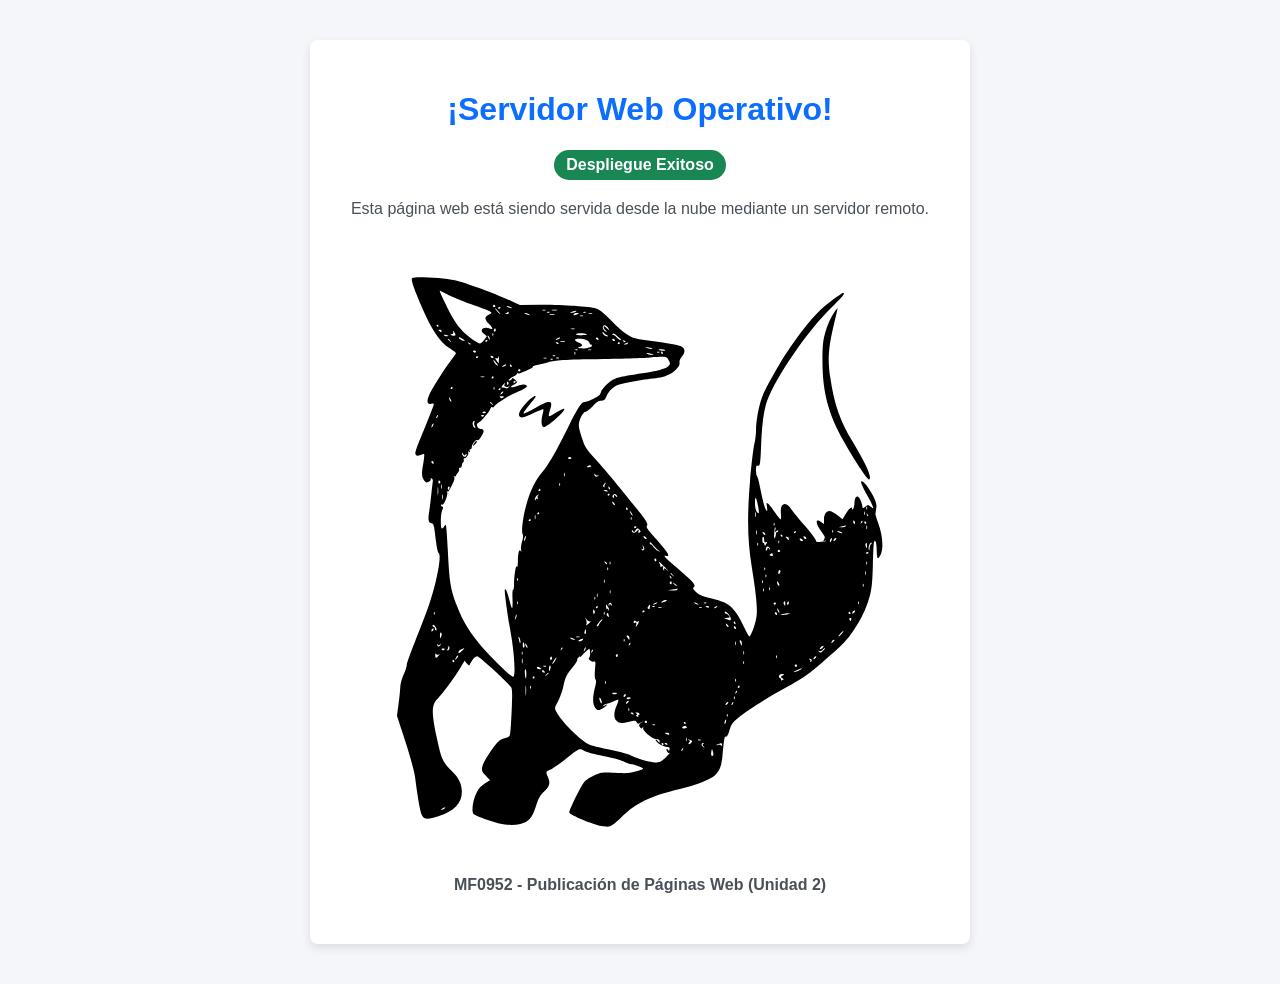
==== index.html @ d0ff6369 "Add files via upload" ====
<!DOCTYPE html> 
<html lang="es"> 
  <head> 
    <meta charset="UTF-8" /> 
    <meta name="viewport" content="width=device-width, initial-scale=1.0" /> 
    <title>Mi Primera Web en la Nube</title> 
    <link rel="stylesheet" href="css/estilos.css" /> 
  </head> 
  <body> 
    <div class="container"> 
      <h1>¡Servidor Web Operativo!   </h1> 
      <span class="badge">Despliegue Exitoso</span> 
      <p> 
        Esta página web está siendo servida desde la nube mediante un servidor 
        remoto. 
      </p> 
      <img src="img/logo.svg" alt="Logo de bienvenida" /> 
      <p><strong>MF0952 - Publicación de Páginas Web (Unidad 
2)</strong></p> 
    </div> 
  </body> 
</html>
---- css/estilos.css ----
body { 
font-family: Arial, sans-serif; 
background-color: #f4f6f9; 
text-align: center; 
padding: 40px; 
margin: 0; 
} 
.container { 
background: white; 
max-width: 600px; 
margin: 0 auto; 
padding: 30px; 
border-radius: 8px; 
box-shadow: 0 4px 10px rgba(0, 0, 0, 0.1); 
} 
h1 { 
color: #0d6efd; 
} 
p { 
color: #495057; 
line-height: 1.6; 
} 
.badge { 
background: #198754; 
color: white; 
padding: 6px 12px; 
border-radius: 20px; 
font-weight: bold; 
display: inline-block; 
} 
img { 
max-width: 100%; 
height: auto; 
border-radius: 6px; 
margin-top: 15px; 
}
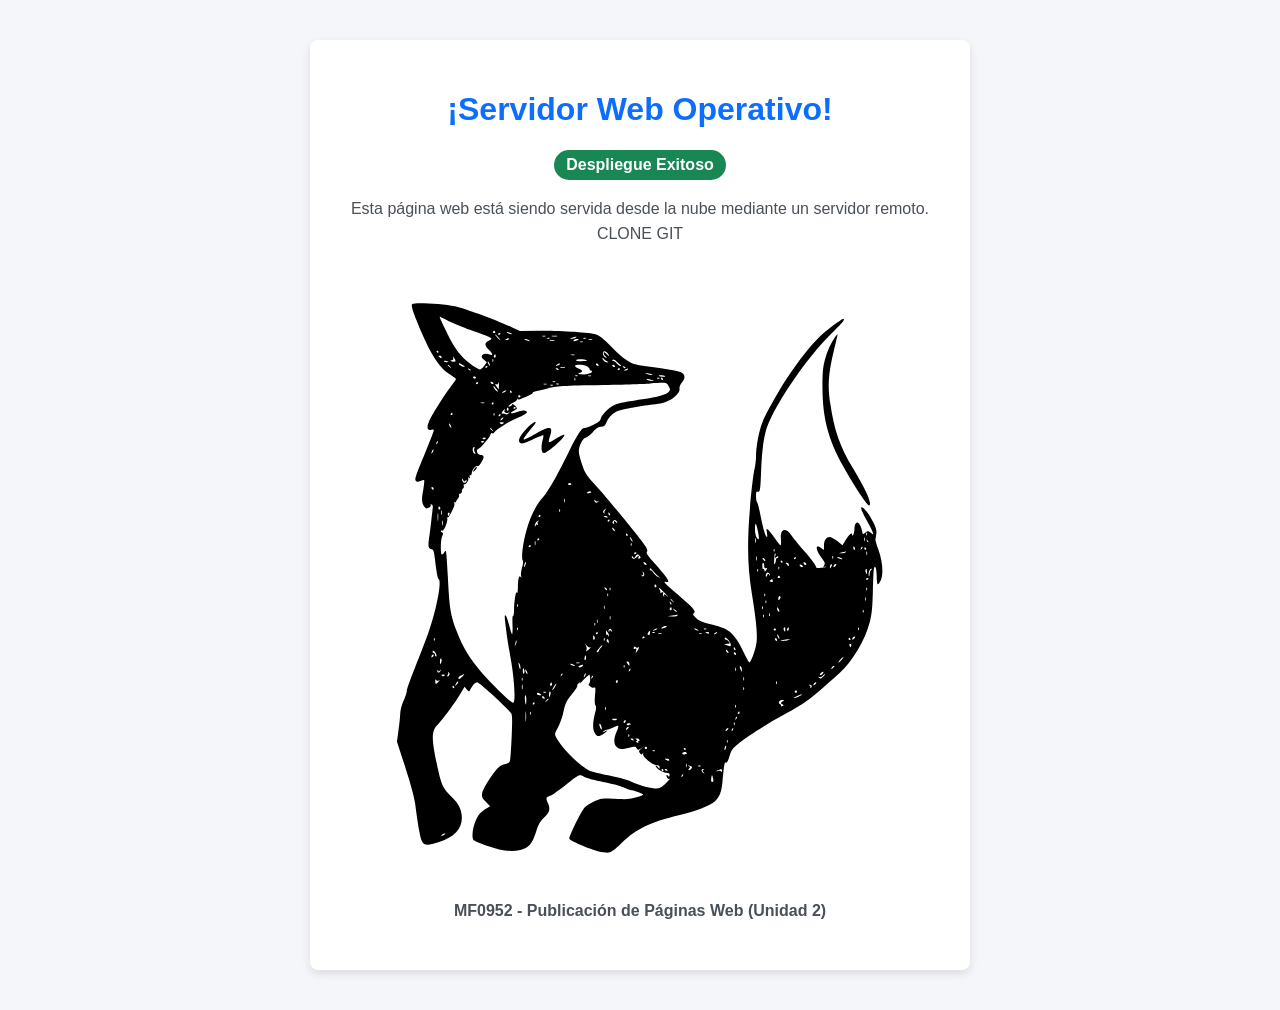
==== commit 16a0d252: "Laura" ====
--- a/index.html
+++ b/index.html
@@ -1,22 +1,22 @@
-<!DOCTYPE html> 
-<html lang="es"> 
-  <head> 
-    <meta charset="UTF-8" /> 
-    <meta name="viewport" content="width=device-width, initial-scale=1.0" /> 
-    <title>Mi Primera Web en la Nube</title> 
-    <link rel="stylesheet" href="css/estilos.css" /> 
-  </head> 
-  <body> 
-    <div class="container"> 
-      <h1>¡Servidor Web Operativo!   </h1> 
-      <span class="badge">Despliegue Exitoso</span> 
-      <p> 
-        Esta página web está siendo servida desde la nube mediante un servidor 
-        remoto. 
-      </p> 
-      <img src="img/logo.svg" alt="Logo de bienvenida" /> 
-      <p><strong>MF0952 - Publicación de Páginas Web (Unidad 
-2)</strong></p> 
-    </div> 
-  </body> 
+<!DOCTYPE html> 
+<html lang="es"> 
+  <head> 
+    <meta charset="UTF-8" /> 
+    <meta name="viewport" content="width=device-width, initial-scale=1.0" /> 
+    <title>Mi Primera Web en la Nube</title> 
+    <link rel="stylesheet" href="css/estilos.css" /> 
+  </head> 
+  <body> 
+    <div class="container"> 
+      <h1>¡Servidor Web Operativo!   </h1> 
+      <span class="badge">Despliegue Exitoso</span> 
+      <p> 
+        Esta página web está siendo servida desde la nube mediante un servidor 
+        remoto. CLONE GIT
+      </p> 
+      <img src="img/logo.svg" alt="Logo de bienvenida" /> 
+      <p><strong>MF0952 - Publicación de Páginas Web (Unidad 
+2)</strong></p> 
+    </div> 
+  </body> 
 </html> 
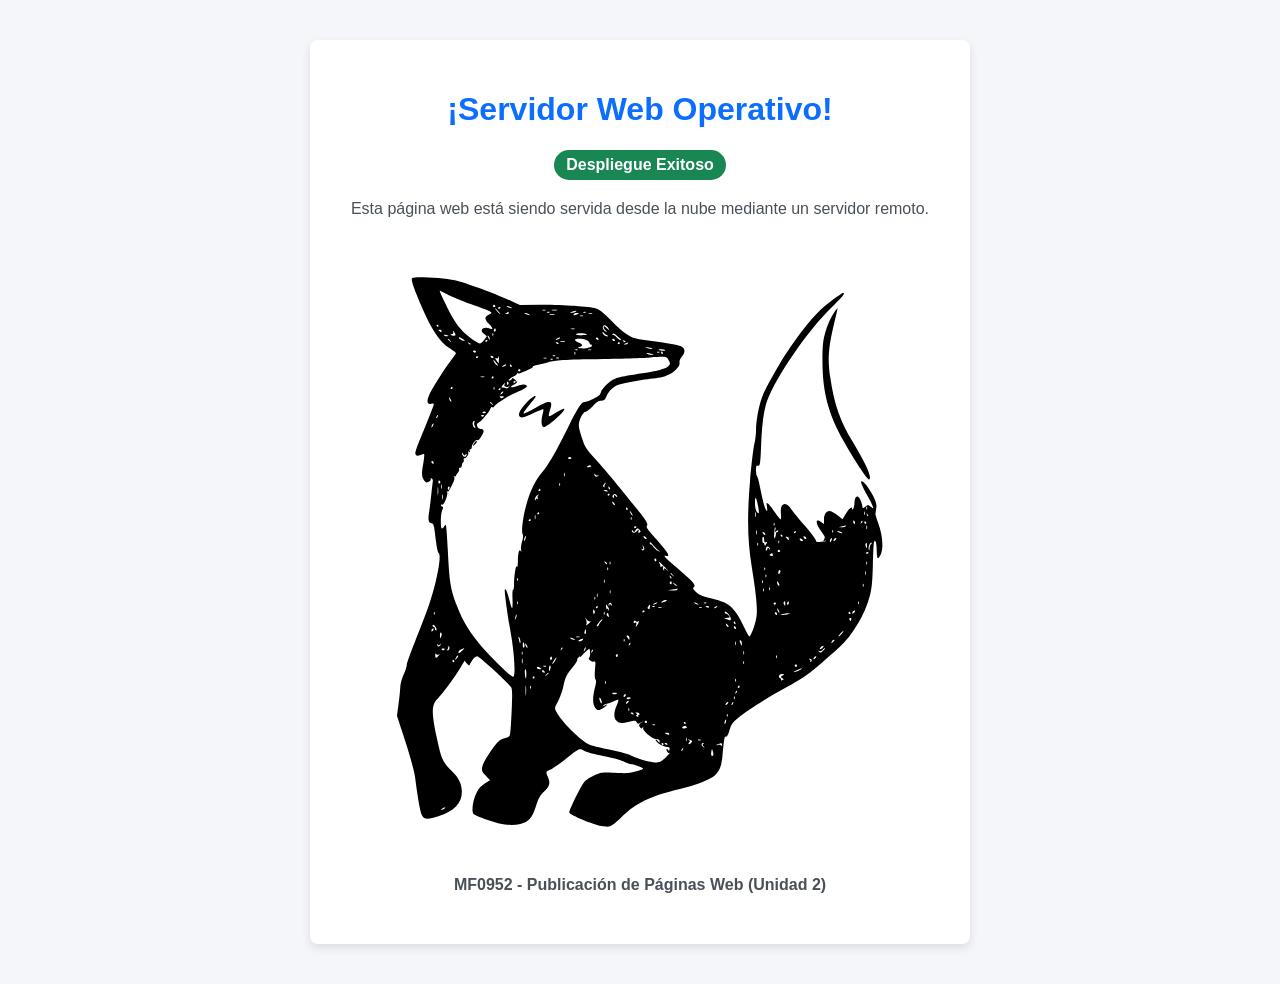
==== commit 87af6581: "ok" ====
--- a/index.html
+++ b/index.html
@@ -12,7 +12,7 @@
       <span class="badge">Despliegue Exitoso</span> 
       <p> 
         Esta página web está siendo servida desde la nube mediante un servidor 
-        remoto. CLONE GIT
+        remoto.
       </p> 
       <img src="img/logo.svg" alt="Logo de bienvenida" /> 
       <p><strong>MF0952 - Publicación de Páginas Web (Unidad 
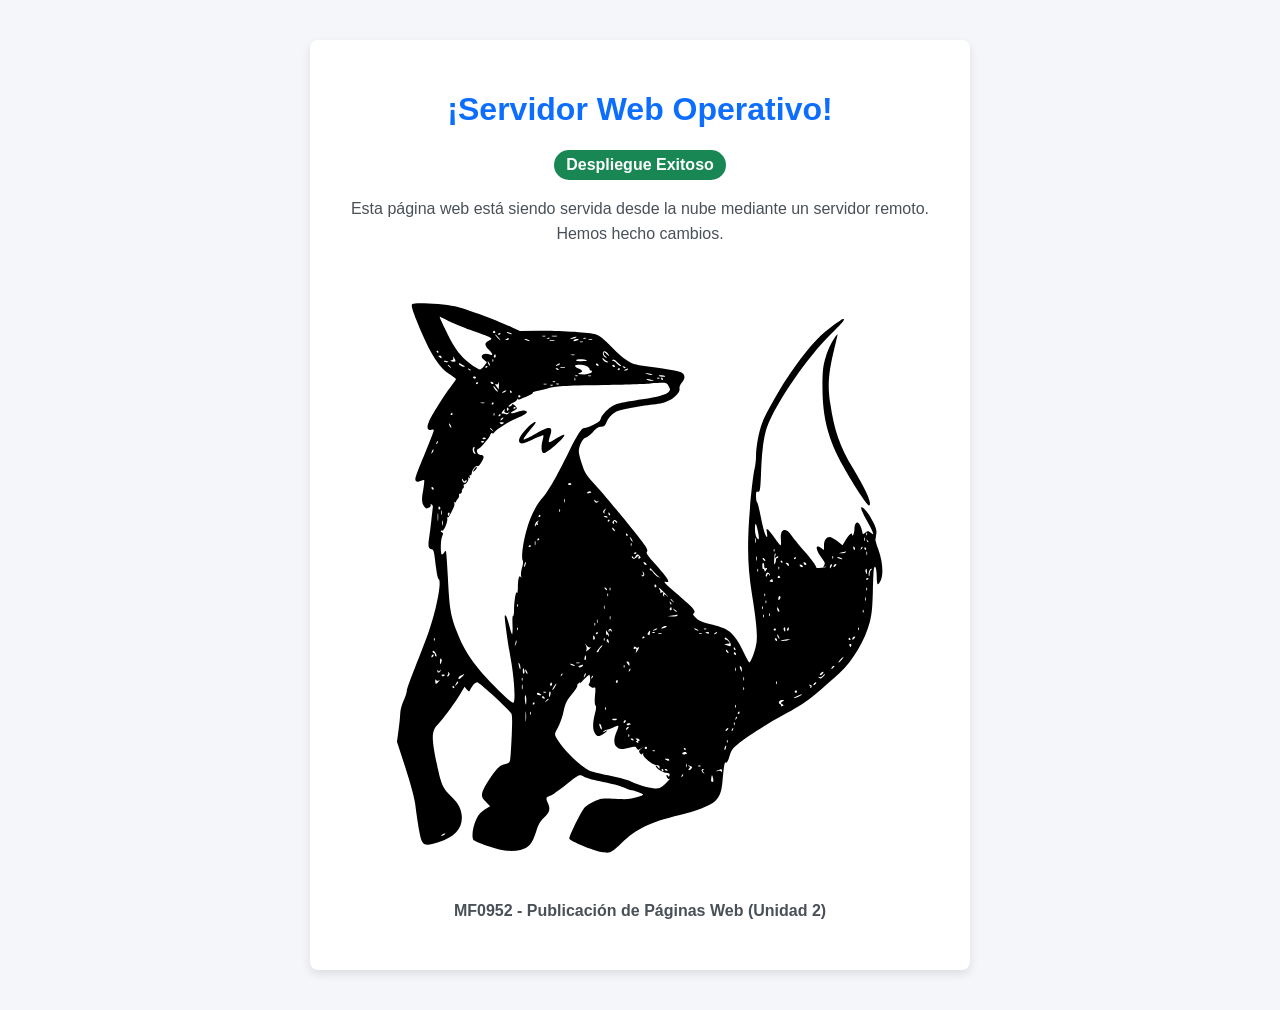
==== commit f48ad96f: "Done" ====
--- a/index.html
+++ b/index.html
@@ -12,7 +12,7 @@
       <span class="badge">Despliegue Exitoso</span> 
       <p> 
         Esta página web está siendo servida desde la nube mediante un servidor 
-        remoto.
+        remoto. Hemos hecho cambios.
       </p> 
       <img src="img/logo.svg" alt="Logo de bienvenida" /> 
       <p><strong>MF0952 - Publicación de Páginas Web (Unidad 
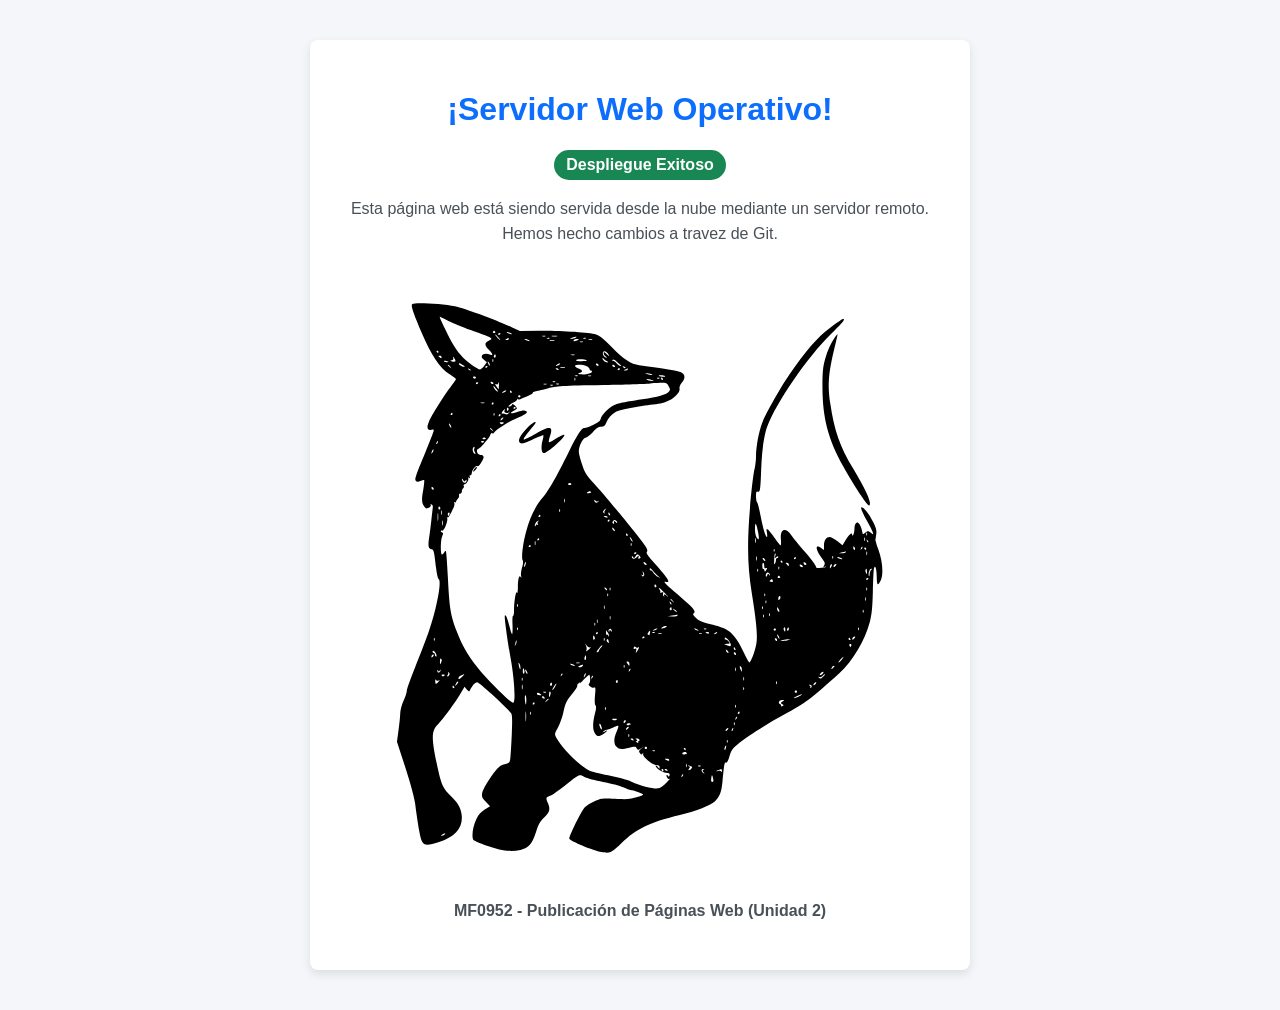
==== commit 18712746: "Done" ====
--- a/index.html
+++ b/index.html
@@ -12,7 +12,7 @@
       <span class="badge">Despliegue Exitoso</span> 
       <p> 
         Esta página web está siendo servida desde la nube mediante un servidor 
-        remoto. Hemos hecho cambios.
+        remoto. Hemos hecho cambios a travez de Git.
       </p> 
       <img src="img/logo.svg" alt="Logo de bienvenida" /> 
       <p><strong>MF0952 - Publicación de Páginas Web (Unidad 
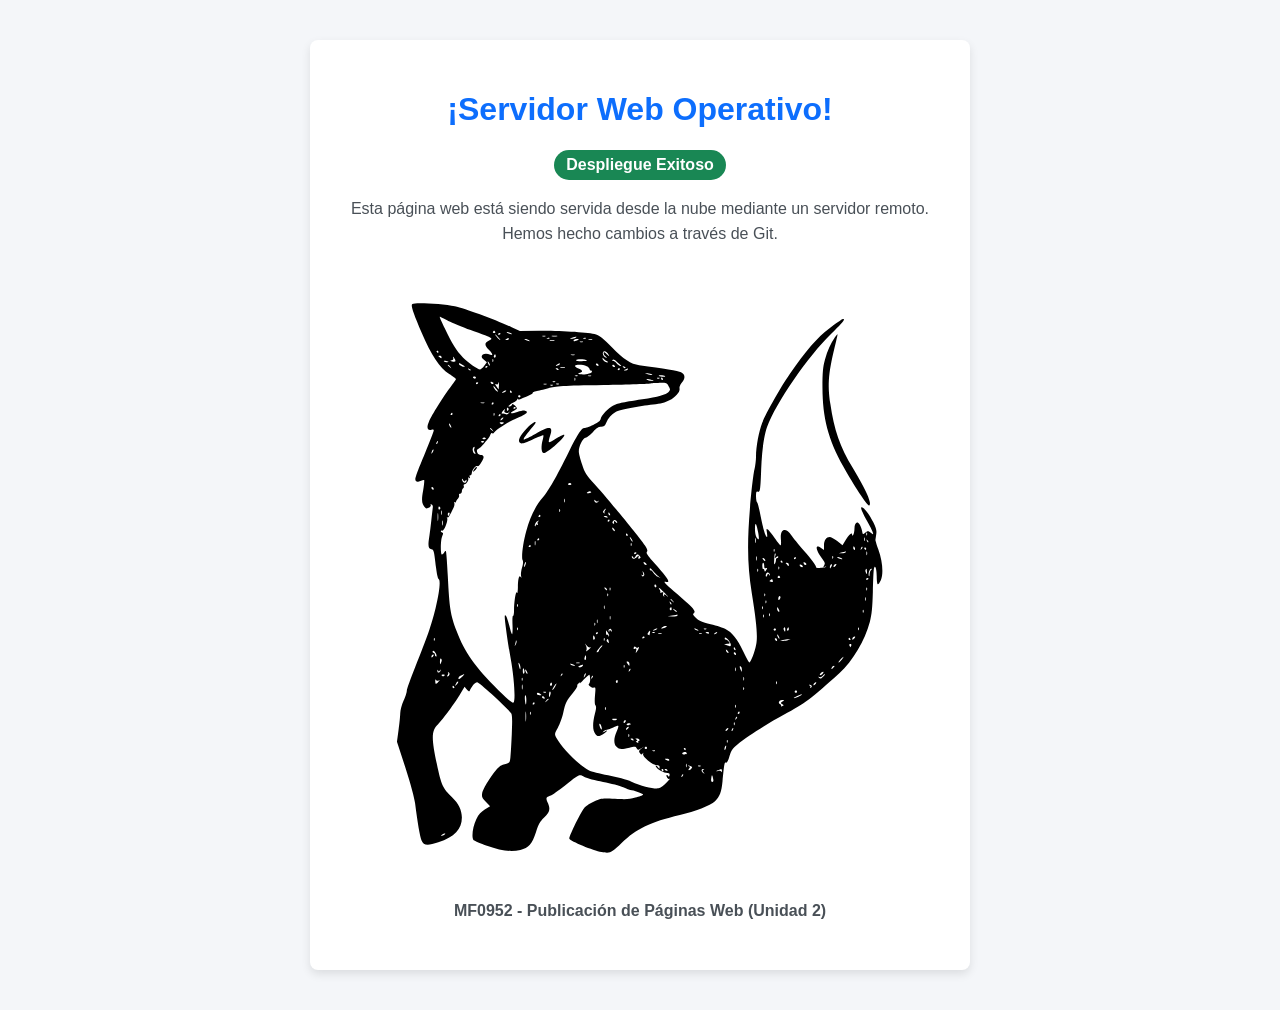
==== commit 5b67c7fe: "Done" ====
--- a/index.html
+++ b/index.html
@@ -12,7 +12,7 @@
       <span class="badge">Despliegue Exitoso</span> 
       <p> 
         Esta página web está siendo servida desde la nube mediante un servidor 
-        remoto. Hemos hecho cambios a travez de Git.
+        remoto. Hemos hecho cambios a través de Git.
       </p> 
       <img src="img/logo.svg" alt="Logo de bienvenida" /> 
       <p><strong>MF0952 - Publicación de Páginas Web (Unidad 
